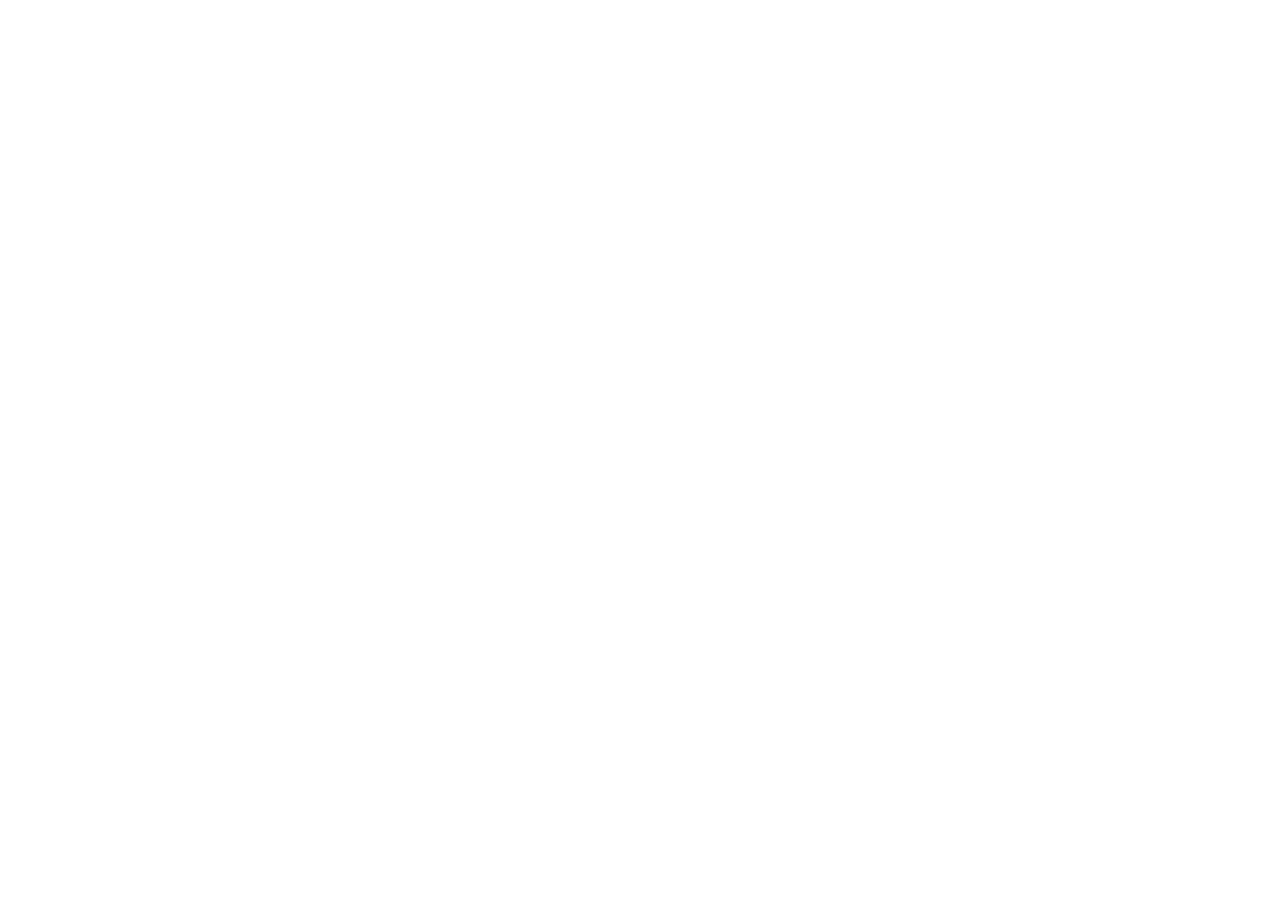
==== index.html @ db398717 "add file" ====
<!DOCTYPE html>
<html lang="en">

<head>
    <meta charset="UTF-8">
    <meta name="viewport" content="width=device-width, initial-scale=1.0">
    <meta http-equiv="X-UA-Compatible" content="ie=edge">
    <title>Document</title>
</head>

<body>

</body>

</html>
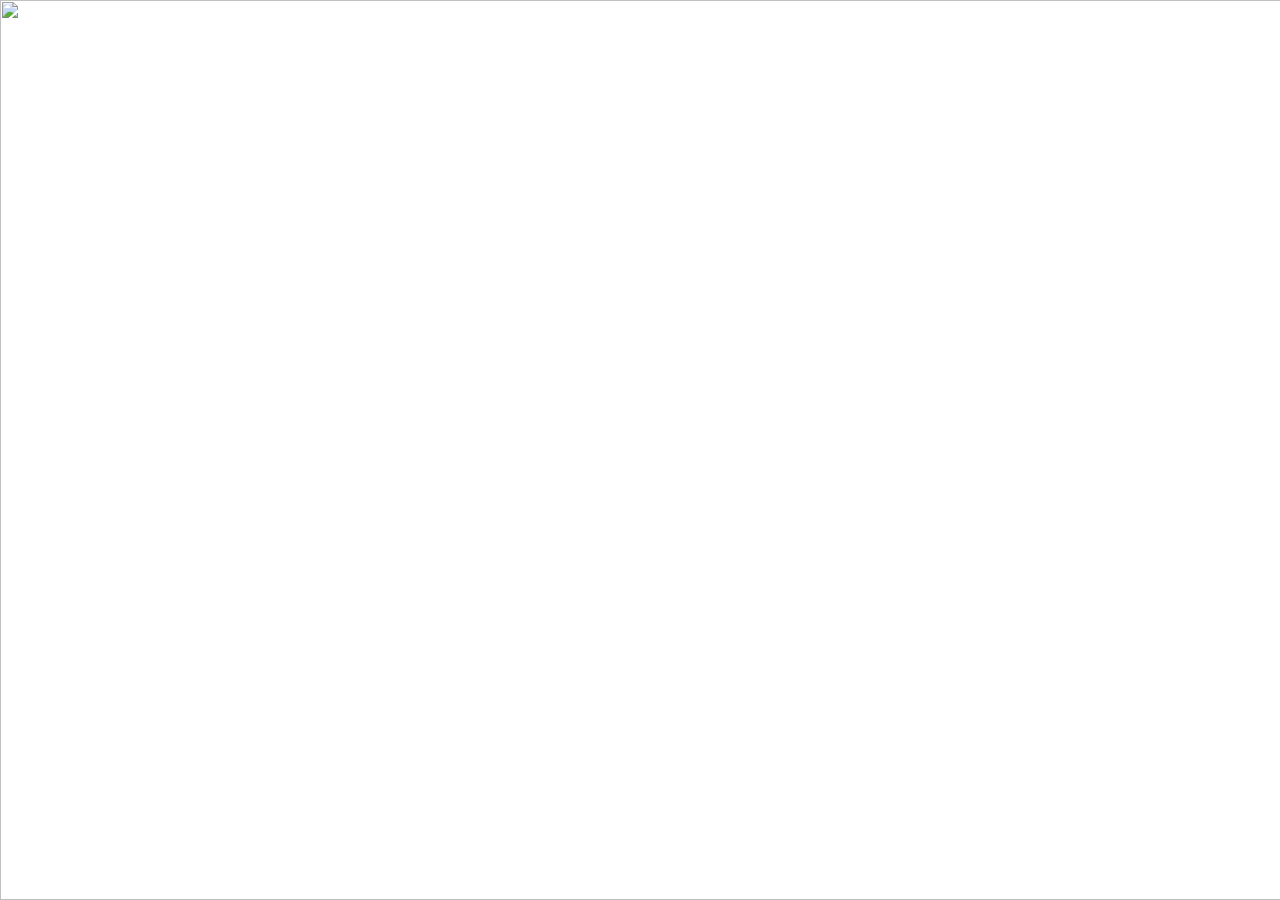
==== commit 870dd8f1: "Add comt imges" ====
--- a/index.html
+++ b/index.html
@@ -5,11 +5,28 @@
     <meta charset="UTF-8">
     <meta name="viewport" content="width=device-width, initial-scale=1.0">
     <meta http-equiv="X-UA-Compatible" content="ie=edge">
-    <title>Document</title>
+    <title>FreeCell</title>
+    <!-- Latest compiled and minified CSS -->
+    <link rel="stylesheet" href="https://maxcdn.bootstrapcdn.com/bootstrap/4.3.1/css/bootstrap.min.css">
+
+    <!-- jQuery library -->
+    <script src="https://ajax.googleapis.com/ajax/libs/jquery/3.4.1/jquery.min.js"></script>
+
+    <!-- Popper JS -->
+    <script src="https://cdnjs.cloudflare.com/ajax/libs/popper.js/1.14.7/umd/popper.min.js"></script>
+    <!-- Latest compiled JavaScript -->
+    <script src="https://maxcdn.bootstrapcdn.com/bootstrap/4.3.1/js/bootstrap.min.js"></script>
+    <link rel="stylesheet" href="./index.css">
 </head>
 
 <body>
+    <div class="container-fluid">
+        <img class="page" src="./index.svg" />
+        <div class="col text-center">
+            <button class="btn start ">START>>></button>
+        </div>
 
+    </div>
 </body>
 
 </html>--- a/index.css
+++ b/index.css
@@ -0,0 +1,35 @@
+* {
+    position: relative;
+}
+
+@font-face {
+    font-family: NIAGENG;
+    src: url("./Fonts/NIAGENG.TTF")
+}
+
+@font-face {
+    font-family: Swiss;
+    src: url("./Fonts/Swiss721BT-Light.otf")
+}
+
+.container-fluid {
+    padding-right: 0px;
+    padding-left: 0px;
+}
+
+.start {
+    position: absolute;
+    z-index: 10;
+    margin-top: -35vh;
+    border: none;
+    font-size: 5vw;
+    font-family: "Swiss";
+    color: white;
+    background: transparent;
+}
+
+.page {
+    width: 1500px;
+    height: 100vh;
+    z-index: -20;
+}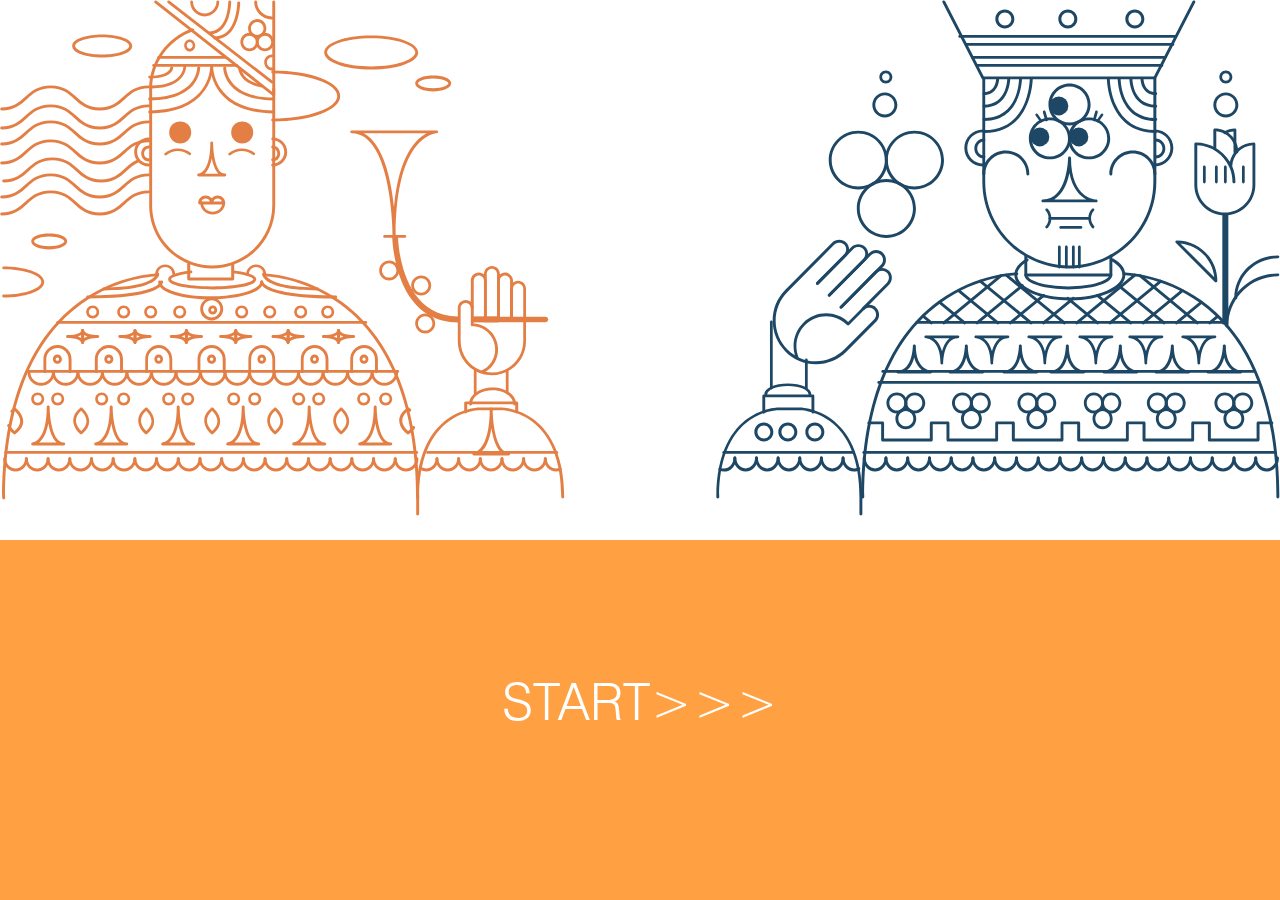
==== commit 2082de43: "finish startPage" ====
--- a/index.html
+++ b/index.html
@@ -21,9 +21,15 @@
 
 <body>
     <div class="container-fluid">
-        <img class="page" src="./index.svg" />
-        <div class="col text-center">
-            <button class="btn start ">START>>></button>
+        <div class="top col-md-12">
+            <img class="leftMan float-left" src="./img/orange.svg" />
+            <img class="rightMan float-right" src="./img/blue.svg" />
+        </div>
+
+        <div class="bottom col-md-12 text-center">
+
+            <button class="btn start">START>>></button>
+
         </div>
 
     </div>
--- a/index.css
+++ b/index.css
@@ -1,35 +1,55 @@
-* {
-    position: relative;
-}
-
-@font-face {
-    font-family: NIAGENG;
-    src: url("./Fonts/NIAGENG.TTF")
-}
-
-@font-face {
-    font-family: Swiss;
-    src: url("./Fonts/Swiss721BT-Light.otf")
-}
-
-.container-fluid {
-    padding-right: 0px;
-    padding-left: 0px;
-}
-
-.start {
-    position: absolute;
-    z-index: 10;
-    margin-top: -35vh;
-    border: none;
-    font-size: 5vw;
-    font-family: "Swiss";
-    color: white;
-    background: transparent;
-}
-
-.page {
-    width: 1500px;
-    height: 100vh;
-    z-index: -20;
-}+    * {
+        position: relative;
+        padding-right: 0px;
+        padding-left: 0px;
+    }
+    
+    @font-face {
+        font-family: NIAGENG;
+        src: url("./Fonts/NIAGENG.TTF")
+    }
+    
+    @font-face {
+        font-family: Swiss;
+        src: url("./Fonts/Swiss721BT-Light.otf")
+    }
+    
+    .container-fluid {
+        padding-right: 0px;
+        padding-left: 0px;
+    }
+    
+    .top {
+        background-color: white;
+        height: 60vh;
+        z-index: 0;
+        padding-right: 0px;
+        padding-left: 0px;
+    }
+    
+    .bottom {
+        background-color: #ffa042;
+        height: 40vh;
+        z-index: 0;
+        padding-right: 0px;
+        padding-left: 0px;
+    }
+    
+    .start {
+        font-family: Swiss;
+        font-size: 4vw;
+        color: white;
+        margin-top: 13vh;
+        /* margin-left: 35vw; */
+        align-items: center;
+    }
+    
+    .leftMan {
+        z-index: 1;
+        float: left;
+    }
+    
+    .rightMan {
+        z-index: 1;
+        float: right;
+    }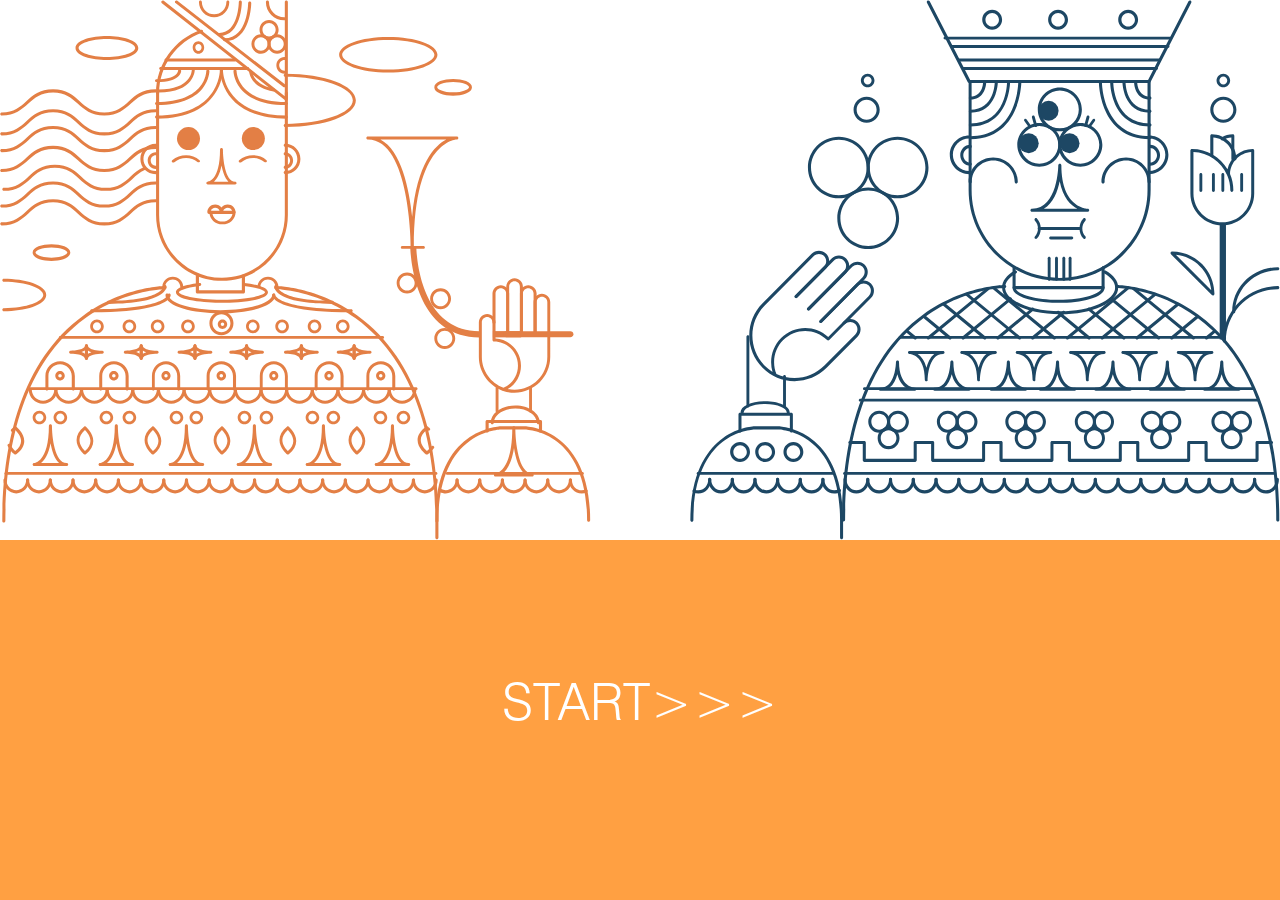
==== commit 1644642f: "edit main" ====
--- a/index.html
+++ b/index.html
@@ -16,7 +16,7 @@
     <script src="https://cdnjs.cloudflare.com/ajax/libs/popper.js/1.14.7/umd/popper.min.js"></script>
     <!-- Latest compiled JavaScript -->
     <script src="https://maxcdn.bootstrapcdn.com/bootstrap/4.3.1/js/bootstrap.min.js"></script>
-    <link rel="stylesheet" href="./index.css">
+    <link rel="stylesheet" href="./startPage.css">
 </head>
 
 <body>
@@ -27,12 +27,18 @@
         </div>
 
         <div class="bottom col-md-12 text-center">
+            <button class="btn start">START>>></button>
+        </div>
+    </div>
 
-            <button class="btn start">START>>></button>
 
-        </div>
-
-    </div>
+    <script>
+        $(document).ready(function() {
+            $('.start').click(function() {
+                location.assign('./main.html');
+            });
+        });
+    </script>
 </body>
 
 </html>--- a/startPage.css
+++ b/startPage.css
@@ -0,0 +1,63 @@
+ * {
+     position: relative;
+     padding-right: 0px;
+     padding-left: 0px;
+ }
+ 
+ @font-face {
+     font-family: NIAGENG;
+     src: url("./Fonts/NIAGENG.TTF")
+ }
+ 
+ @font-face {
+     font-family: Swiss;
+     src: url("./Fonts/Swiss721BT-Light.otf")
+ }
+ 
+ .container-fluid {
+     padding-right: 0px;
+     padding-left: 0px;
+ }
+ 
+ .top {
+     background-color: white;
+     height: 60vh;
+     z-index: 0;
+     padding-right: 0px;
+     padding-left: 0px;
+ }
+ 
+ .bottom {
+     background-color: #ffa042;
+     height: 40vh;
+     z-index: 0;
+     padding-right: 0px;
+     padding-left: 0px;
+ }
+ 
+ .start {
+     font-family: Swiss;
+     font-size: 4vw;
+     color: white;
+     margin-top: 13vh;
+     /* margin-left: 35vw; */
+     align-items: center;
+ }
+ 
+ .leftMan {
+     z-index: 1;
+     float: left;
+     height: 60vh;
+ }
+ 
+ .rightMan {
+     z-index: 1;
+     float: right;
+     height: 60vh;
+ }
+ 
+ .mainPage {
+     height: 100vh;
+     width: 100vw;
+     background-color: #2F4F4F;
+ }